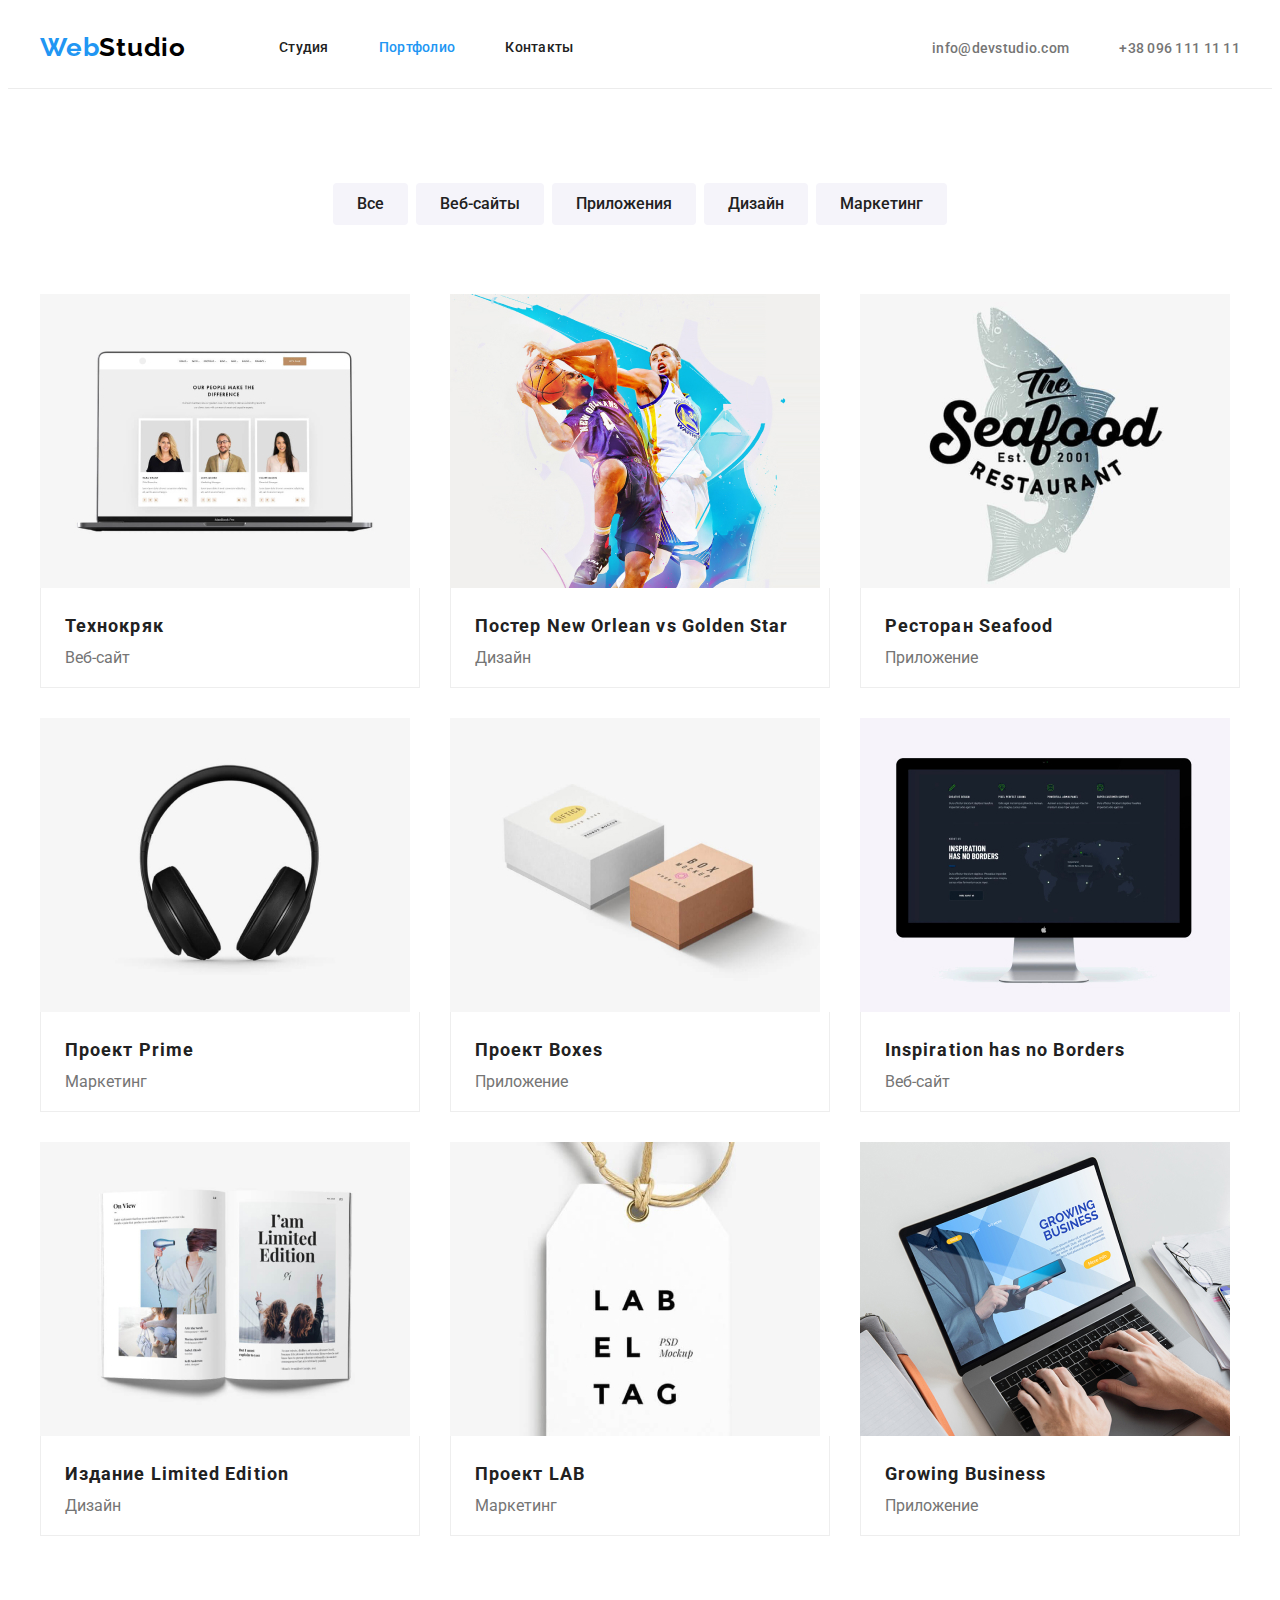
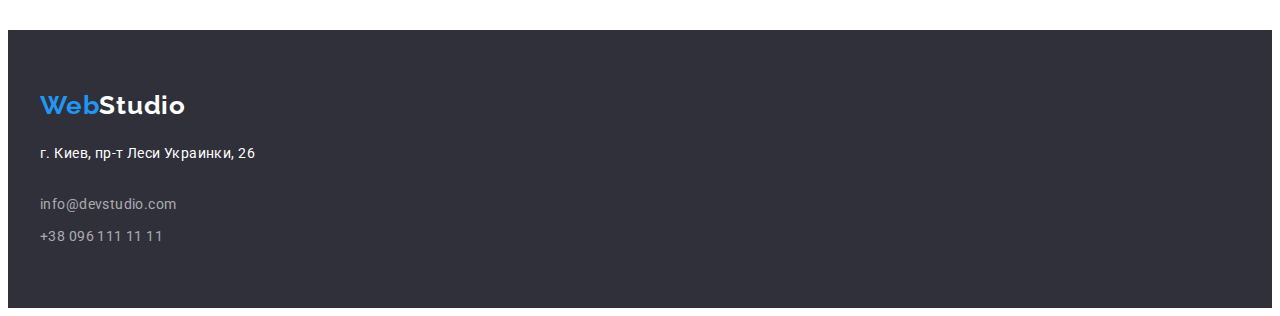
==== portfolio.html @ ff904f19 "Add files via upload" ====
<!DOCTYPE html>
<html lang="en">
  <head>
    <meta charset="UTF-8" />
    <meta http-equiv="X-UA-Compatible" content="IE=edge" />
    <meta name="viewport" content="width=device-width, initial-scale=1.0" />
    <title>Document</title>
    <link
      rel="stylesheet"
      href="https://cdnjs.cloudflare.com/ajax/libs/modern-normalize/1.1.0/modern-normalize.min.css"
      integrity="sha512-wpPYUAdjBVSE4KJnH1VR1HeZfpl1ub8YT/NKx4PuQ5NmX2tKuGu6U/JRp5y+Y8XG2tV+wKQpNHVUX03MfMFn9Q=="
      crossorigin="anonymous"
      referrerpolicy="no-referrer"
    />
    <link rel="preconnect" href="https://fonts.gstatic.com" />
    <link
      href="https://fonts.googleapis.com/css2?family=Raleway:wght@700&family=Roboto:wght@400;500;700;900&display=swap"
      rel="stylesheet"
    />
  </head>
  <link rel="stylesheet" href="css/style.css" />
  <body>
    <!-- HEADER -->
    <header class="header">
      <div class="container header-container">
        <nav class="main-nav">
          <a class="logo-header" href=""
            >Web<span class="logo-color">Studio</span></a
          >
          <ul class="site-nav">
            <li class="nav-item">
              <a class="link" href="./index.html"> Студия</a>
            </li>
            <li class="nav-item">
              <a class="link current" href="./portfolio.html "> Портфолио</a>
            </li>
            <li class="nav-item"><a class="link" href=" "> Контакты</a></li>
          </ul>
        </nav>
        <ul class="auth-nav">
          <li class="auth-nav-item">
            <a class="contact-link" href="mailto:info@devstudio.com">
              info@devstudio.com</a
            >
          </li>
          <li class="auth-nav-item">
            <a class="contact-link" href="tel:+380961111111"
              >+38 096 111 11 11</a
            >
          </li>
        </ul>
      </div>
    </header>
    <main>
      <!-- Filter -->
      <section class="section-hero">
        <div class="container">
          <h1 class="visually-hidden">Портфолио</h1>
          <ul class="filtr-menu-list">
            <li class="filtr-item">
              <button class="pop-up-btn" type="button">Все</button>
            </li>
            <li class="filtr-item">
              <button class="pop-up-btn" type="button">Веб-сайты</button>
            </li>
            <li class="filtr-item">
              <button class="pop-up-btn" type="button">Приложения</button>
            </li>
            <li class="filtr-item">
              <button class="pop-up-btn" type="button">Дизайн</button>
            </li>
            <li class="filtr-item">
              <button class="pop-up-btn" type="button">Маркетинг</button>
            </li>
          </ul>
          <h2 hidden class="">фильтр</h2>
          <!-- PORTFOLIO-->
​
          <ul class="portfolio-project">
            <li class="portfolio-item">
              <a href="">
                <img src="Images/Portfolio/texnokriak.jpg" alt="" width: 370px;
                height: 294px;>
                <div class="project-box">
                  <h3 class="project-name">Технокряк</h3>
                  <p class="project-item">Веб-сайт</p>
                </div>
              </a>
            </li>
            <li class="portfolio-item">
              <img src="Images/Portfolio/poster.jpg" alt="" width: 370px;
              height: 294px;>
              <div class="project-box">
                <h3 class="project-name">Постер New Orlean vs Golden Star</h3>
                <p class="project-item">Дизайн</p>
              </div>
            </li>
            <li class="portfolio-item">
              <img src="Images/Portfolio/restoran.jpg" alt="" width: 370px;
              height: 294px;>
              <div class="project-box">
                <h3 class="project-name">Ресторан Seafood</h3>
                <p class="project-item">Приложение</p>
              </div>
            </li>
            <li class="portfolio-item">
              <img src="Images/Portfolio/projectprime.jpg" alt="" width: 370px;
              height: 294px;>
              <div class="project-box">
                <h3 class="project-name">Проект Prime</h3>
                <p class="project-item">Маркетинг</p>
              </div>
            </li>
            <li class="portfolio-item">
              <img src="Images/Portfolio/projectboxes.jpg" alt="" width: 370px;
              height: 294px;>
              <div class="project-box">
                <h3 class="project-name">Проект Boxes</h3>
                <p class="project-item">Приложение</p>
              </div>
            </li>
            <li class="portfolio-item">
              <img src="Images/Portfolio/inspiration.jpg" alt="" width: 370px;
              height: 294px;>
              <div class="project-box">
                <h3 class="project-name">Inspiration has no Borders</h3>
                <p class="project-item">Веб-сайт</p>
              </div>
            </li>
            <li class="portfolio-item">
              <img src="Images/Portfolio/liited.jpg" alt="" width: 370px;
              height: 294px;>
              <div class="project-box">
                <h3 class="project-name">Издание Limited Edition</h3>
                <p class="project-item">Дизайн</p>
              </div>
            </li>
            <li class="portfolio-item">
              <img src="Images/Portfolio/projectlab.jpg" alt="" width: 370px;
              height: 294px;>
              <div class="project-box">
                <h3 class="project-name">Проект LAB</h3>
                <p class="project-item">Маркетинг</p>
              </div>
            </li>
            <li class="portfolio-item">
              <img src="Images/Portfolio/growing.jpg" alt="" width: 370px;
              height: 294px;>
              <div class="project-box">
                <h3 class="project-name">Growing Business</h3>
                <p class="project-item">Приложение</p>
              </div>
            </li>
          </ul>
        </div>
      </section>
    </main>
    <!-- Footer -->
    <footer class="footer">
      <div class="container footer-container">
        <a class="logo-footer" href=" "
          >Web<span class="logo-color-footer">Studio</span></a
        >
        <address>
          <ul class="contact-footer list">
            <li class="footer-item">
              <a
                class="map"
                href="https://goo.gl/maps/65E6jA36ebbG1yaQ8"
                target="_blank"
                rel="noopener noreferrer"
                >г. Киев, пр-т Леси Украинки, 26</a
              >
            </li>
​
            <li class="footer-item">
              <a class="mail-footer" href="mailto:info@devstudio.com">
                info@devstudio.com</a
              >
            </li>
            <li class="footer-item">
              <a class="tel-footer" href="tel:+380961111111"
                >+38 096 111 11 11</a
              >
            </li>
          </ul>
        </address>
      </div>
    </footer>
  </body>
</html>
---- css/style.css ----
.list {
  list-style: none;
}

:root {
  --primary-font: "Roboto", sans-serif;
  --secondary-font: "Raleway", sans-serif;
  --primary-font-color: #757575;
  --secondary-font-color: #212121;
  --logo-accent-color: #2196f3;
  --logo-second-color: #000000;
  --logo-footer-color: #ffffff;
  --link-hover-focus: #2196f3;
  --border-color: #ececec;
  --box-shadov: 0px 1px 3px rgba(0, 0, 0, 0.12), 0px 1px 1px rgba(0, 0, 0, 0.14),
    0px 2px 1px rgba(0, 0, 0, 0.2);
  --btn-shadow: 0px 4px 4px rgba(0, 0, 0, 0.15);
}
h1,
h2,
h3,
h4,
h5,
p {
  margin-top: 0;
  margin-bottom: 0;
}
ul,
ol {
  margin-top: 0;
  margin-bottom: 0;
  padding-left: 0;
}

a {
  text-decoration: none;
}

img {
  display: block;
}
body {
  font-family: var(--primacy-font), "Open-sans", sans-serif;
  color: var(--primary-font-color);
}
.header {
  padding-top: 24px;
  padding-bottom: 25px;
  border-bottom: 1px solid var(--border-color);
}
.header-container {
  display: flex;
  align-items: center;
}
.container {
  width: 1200px;
  margin: 0 auto;
  padding-left: 15px;
  padding-right: 15px;
}
.section {
  padding-top: 94px;
  padding-bottom: 94px;
}
.main-nav {
  display: flex;
  align-items: center;
}
.logo-header {
  font-family: var(--secondary-font);
  font-weight: 700;
  font-size: 26px;
  line-height: 1.2;
  letter-spacing: 0.03em;
  color: var(--logo-second-color);
  text-decoration: none;
  margin-right: 93px;
  margin-left: 0;
  color: #2196f3;
}
.logo-color {
  color: var(--logo-second-color);
}
.site-nav {
  list-style: none;
  display: flex;
  align-items: center;
}

.nav-item:not(:last-child) {
  margin-right: 50px;
  font-style: normal;
  font-weight: 500;
  font-size: 14px;
  line-height: 16px;
  letter-spacing: 0.02em;
  text-decoration: none;
  color: #212121;
}
.nav-item .link:hover,
.nav-item .link:focus {
  color: var(--link-hover-focus);
}
.link {
  text-decoration: none;
  color: var(--secondary-font-color);
  font-weight: 500px;
  line-height: 1.14;
}
.link.current {
  color: #2196f3;
  cursor: pointer;
  text-decoration: none;
}
.nav-item:not(:first-child) {
  font-style: normal;
  font-weight: 500;
  font-size: 14px;
  line-height: 16px;
  letter-spacing: 0.02em;
  color: #757575;
  text-decoration: none;
}

.auth-nav {
  list-style: none;
  display: flex;
  align-items: center;
  margin-left: auto;
}
.auth-nav-item:not(:first-child) {
  margin-left: 50px;
}

.auth-nav-item:hover,
.auth-nav-item:focus {
  color: var(--link-hover-focus);
}
.mail-link-current {
  color: #2196f3;
  text-decoration: none;
  font-size: 14px;
  font-weight: 500;
}
.auth-nav .nav-item + .nav-item {
  margin-left: 50px;
}
/*End-Header*/

/*------*HERO*-------*/

.hero {
  text-align: center;
  background: #2f303a;
  padding-top: 200px;
  padding-bottom: 200px;
}
.hero-container {
}

.hero-title {
  font-family: Roboto;
  font-style: normal;
  font-weight: 900;
  font-size: 44px;
  line-height: 60px;
  /* or 136% */
  text-align: center;
  letter-spacing: 0.06em;
  text-transform: uppercase;
  color: #ffffff;
  width: 696px;
  margin-right: auto;
  margin-left: auto;
  margin-bottom: 30px;
}

.pop-up-button {
  font-style: inherit;
  font-weight: bold;
  font-size: 16px;
  line-height: 30px;
  display: flex;
  align-items: center;
  text-align: center;
  letter-spacing: 0.06em;
  color: #ffffff;
  background: #2196f3;
  box-shadow: 0px 4px 4px rgba(0, 0, 0, 0.15);
  border-radius: 4px;
  cursor: pointer;
  padding: 10px 32px;
  border-color: #020202;
}

.pop-up-button {
  display: inline-block;
}

/*------* END HERO*-------*/

/*-------*description*---------*/
.descript {
  padding-top: 94px;
}
.visually-hidden {
  position: absolute;
  width: 1px;
  height: 1px;
  margin: -1px;
  border: 0;
  padding: 0;

  white-space: nowrap;
  clip: rect(0 0 0 0);
  clip-path: inset(100%);
  overflow: hidden;
}
.description-item {
  display: flex;
  list-style: none;
}
.description-list:not(:last-child) {
  margin-right: 30px;
}
.description-list {
  width: 270px;
}
.description-title {
  font-style: normal;
  font-weight: bold;
  font-size: 14px;
  line-height: 16px;
  letter-spacing: 0.03em;
  text-transform: uppercase;
  color: #212121;
}

.description {
  font-style: normal;
  font-weight: normal;
  font-size: 14px;
  line-height: 24px;
  letter-spacing: 0.03em;
  color: var(--primacy-font-color);
  line-height: 1.7;
  margin-top: 10px;
}

/*-------* End Description*---------*/

/*-------*What We Do*---------*/
.What-we-do {
  padding-bottom: 94px;
}
.what-we-do-container {
}
.what-we-do-name {
  font-style: normal;
  font-weight: bold;
  font-size: 36px;
  line-height: 42px;
  text-align: center;
  letter-spacing: 0.03em;
  font-weight: 700;
  color: var(--secondary-font-color);
  font-size: 36px;
  line-height: 1.17;
  text-align: center;
}
.what-item {
  display: flex;
  list-style: none;
  margin-top: 50px;
}
.img-list:not(:last-child) {
  margin-right: 30px;
}

/*-------*End What We Do*---------*/

/*-------*Team*---------*/

.team {
  background: #f5f4fa;
}

.Team-title {
  font-style: normal;
  font-weight: 700;
  font-size: 36px;
  line-height: 1.17;
  text-align: center;
  letter-spacing: 0.03em;
  color: var(--secondary-font-color);
}
.team-item {
  display: flex;
  list-style: none;
  margin-top: 50px;
}
.team-item-list:not(:last-child) {
  margin-right: 30px;
}
.team-item-list {
  background: #ffffff;
  box-shadow: 0px 1px 3px rgba(0, 0, 0, 0.12), 0px 1px 1px rgba(0, 0, 0, 0.14),
    0px 2px 1px rgba(0, 0, 0, 0.2);
  border-radius: 0px 0px 4px 4px;
}
.team-box {
  text-align: center;
  padding-top: 30px;
  padding-bottom: 30px;
}
.Name {
  font-style: normal;
  font-weight: 500;
  font-size: 16px;
  line-height: 19px;
  /* text-align: center;*/
  letter-spacing: 0.03em;
  color: #212121;
}

.specialty {
  font-size: 16px;
  line-height: 19px;
  /* text-align: center;*/
  letter-spacing: 0.03em;
  color: #757575;
  margin-top: 10px;
}

/*-------*End team*---------*/

/*-------*Footer*---------*/

.footer {
  background: #2f303a;
  padding: 60px 0;
}

.footer-item:not(:last-child) {
  margin-bottom: 8px;
}
.map {
  font-style: normal;
  font-weight: normal;
  font-size: 14px;
  line-height: 24px;
  letter-spacing: 0.03em;
  color: #ffffff;
  text-decoration: none;
  /*color: #FFFFFF;*/
}

.mail-footer,
.tel-footer {
  font-style: normal;
  font-weight: normal;
  font-size: 14px;
  line-height: 24px;
  text-decoration: none;
  letter-spacing: 0.03em;
  color: rgba(255, 255, 255, 0.6);
}

.mail-footer:hover,
.mail-footer:focus {
  color: var (--link-hover-focus);
}

.logo-footer {
  font-family: Raleway;
  font-weight: bold;
  font-size: 26px;
  line-height: 31px;
  text-decoration: none;
  letter-spacing: 0.03em;
  color: #2196f3;
}

.logo-color-footer {
  color: #ffffff;
}

/*-------*End Footer*---------*/

/*portfolio*/

/*HEADER*/

body {
  font-family: var(--primary-font), "Open Sans", sans-serif;
  color: var(--primary-font-color);
  font-weight: 400;
  font-size: 16px;
}
.header {
}
.main-nav {
  font-size: 14px;
}
.header-logo {
  font-family: var(--secondar-font);
  font-weight: 700;
  font-size: 26px;
  line-height: 1.2;
  letter-spacing: 0.03em;
  color: var(--logo-second-color);
  text-decoration: none;
}

.site-nav {
  list-style: none;
}

.menu-link {
  font-style: normal;
  font-weight: 500;
  font-size: 14px;
  line-height: 16px;
  letter-spacing: 0.02em;
  text-decoration: none;
  color: #212121;
}

.menu-link:hover,
.menu-link:focus {
  color: #2196f3;
}

.menu-link.current {
  color: #2196f3;
  cursor: pointer;
  text-decoration: none;
}

.contact-link {
  font-style: normal;
  font-weight: 500;
  font-size: 14px;
  line-height: 16px;
  letter-spacing: 0.02em;
  color: #757575;
  text-decoration: none;
}

.tel-link:hover,
.tel-link:focus {
  color: #2196f3;
}

.contacts-mail:hover,
.contacts-mail:focus {
  color: #2196f3;
}

.contacts-tel:hover,
.contacts-tel:focus {
  color: #2196f3;
}
body {
  
}
/*End-Header*/

/*FILTER*/
.section-hero {
  padding-top: 94px;
  padding-bottom: 94px;
}
.filtr-menu-list {
  list-style: none;
  display: flex;
  justify-content: center;
  margin-bottom: 50px;
}

.filtr-item:not(:last-child) {
  margin-right: 8px;
}

.btn {
  font-family: var(--primary-font);
  font-weight: 500;
  font-size: 16px;
  line-height: 1.63;
  display: flex;
  align-items: center;
  text-align: center;
  letter-spacing: 0.06em;
  background-color: #f5f4fa;
  color: #212121;
  background: #2196f3;
  box-shadow: 0px 4px 4px rgba(0, 0, 0, 0.15);
  border-radius: 4px;
  cursor: pointer;
  padding: 6px 22px;
  border-color: #2196f3;
}

.pop-up-btn {
  font-family: inherit;
  font-size: 16px;
  background-color: #f5f4fa;
  color: #212121;
  font-weight: 500;
  line-height: 1.63;
  cursor: pointer;
  padding: 6px 22px;
  border-radius: 4px;
  border-color: transparent;
}

.pop-up-btn:hover,
.pop-up-btn:focus {
  color: #ffffff;
  background-color: #2196f3;
}

/*END FILTER*/

/*PORTFOLIO*/

.portfolio-item {
  margin-top: 30px;
  margin-left: 30px;
  /* margin: 15px ; */
  flex-basis: calc(100% / 3 - 30px);
}
.portfolio-project {
  /* margin: -15px; */
  display: flex;
  flex-wrap: wrap;
  list-style: none;
  margin-left: -30px;
  margin-top: -30px;
}

.project-box {
  padding: 20px 24px;
  border: 1px solid #eeeeee;
  border-top: none;
}
.project-name {
  font-style: normal;
  font-weight: bold;
  font-size: 18px;
  line-height: 36px;
  letter-spacing: 0.06em;
  color: #212121;
}

.project-item {
  color: var(--primary-font-color);
  margin-top: 4px;
}

/*END PORTFOLIO*/

/*FOOTER*/

.logo-footer {
  font-family: Raleway;
  font-weight: bold;
  font-size: 26px;
  line-height: 31px;
  text-decoration: none;
  letter-spacing: 0.03em;
  color: #2196f3;
  display: block;
  margin-bottom: 20px;
}

.logo-color-footer {
  color: #ffffff;
}

.mail-footer,
.tel-footer {
  font-style: normal;
  font-weight: normal;
  font-size: 14px;
  line-height: 24px;
  text-decoration: none;
  letter-spacing: 0.03em;
  color: rgba(255, 255, 255, 0.6);
}

/*END FOOTER*/
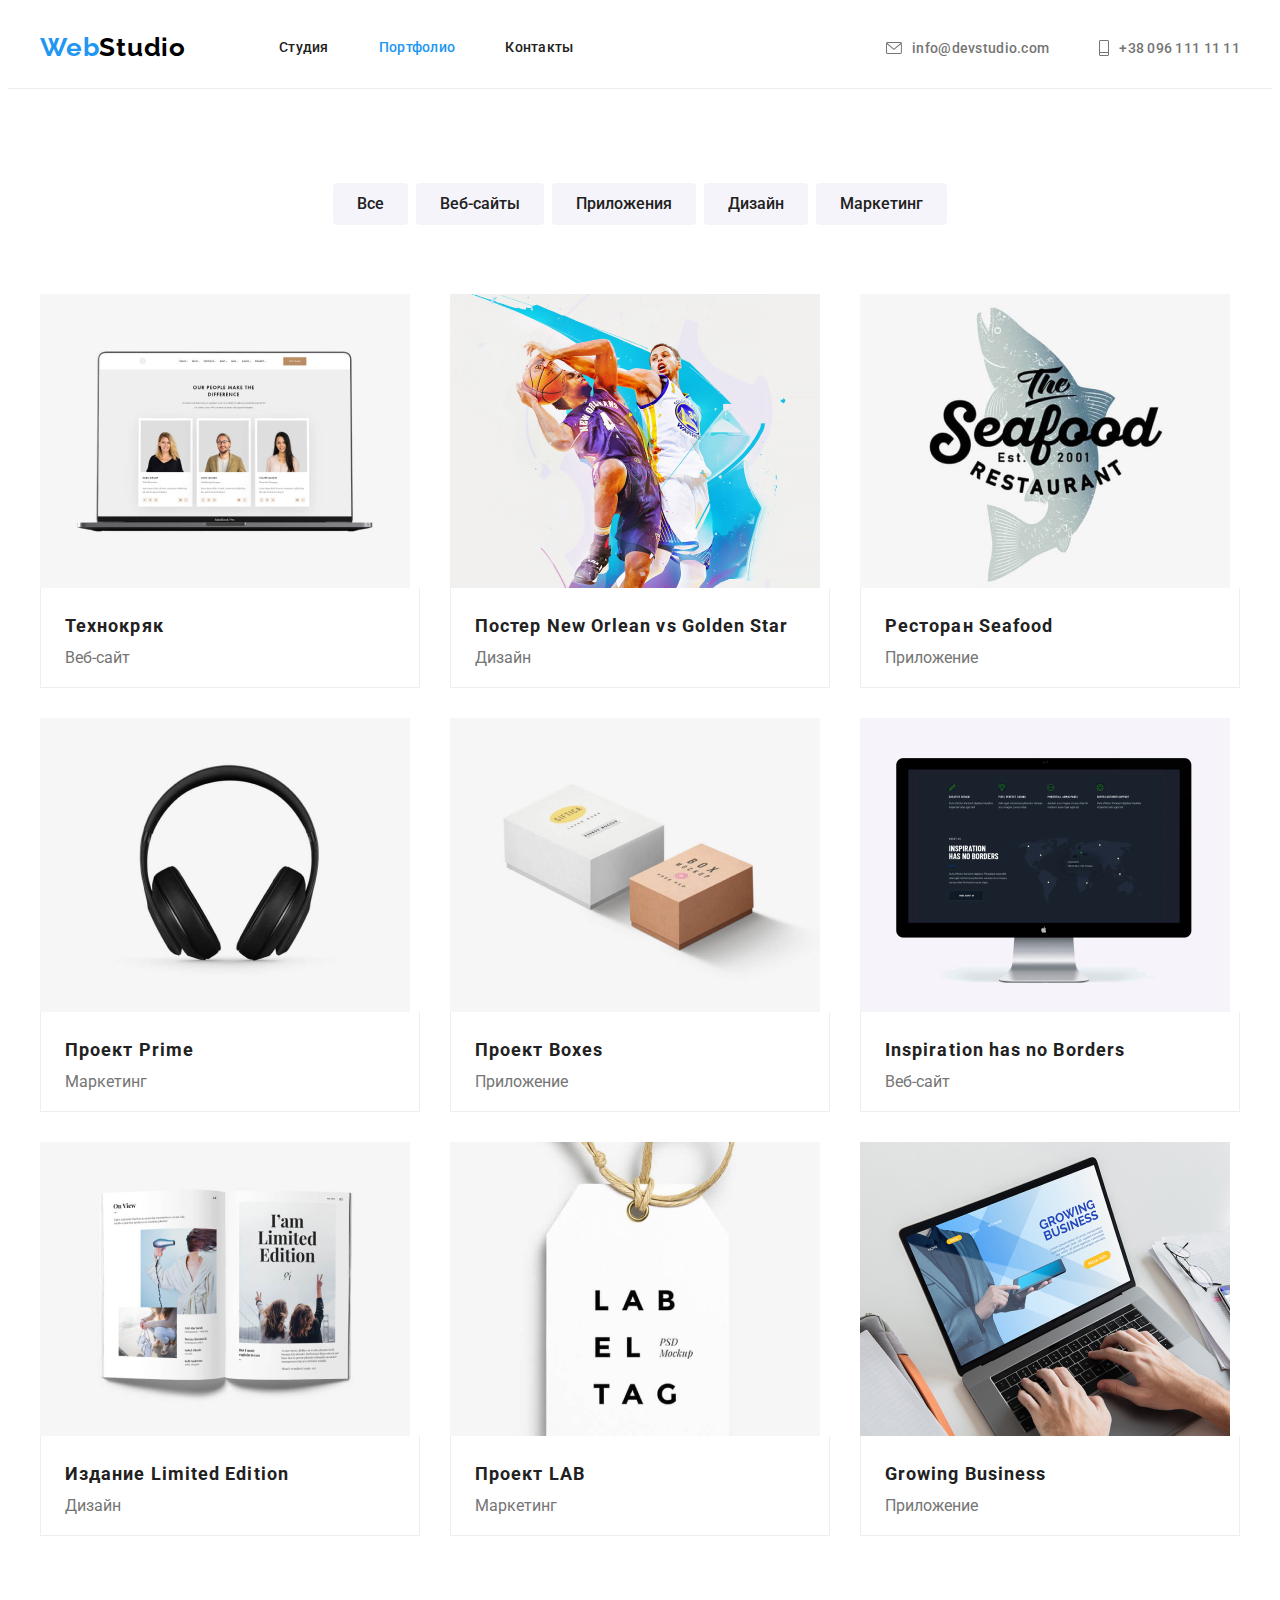
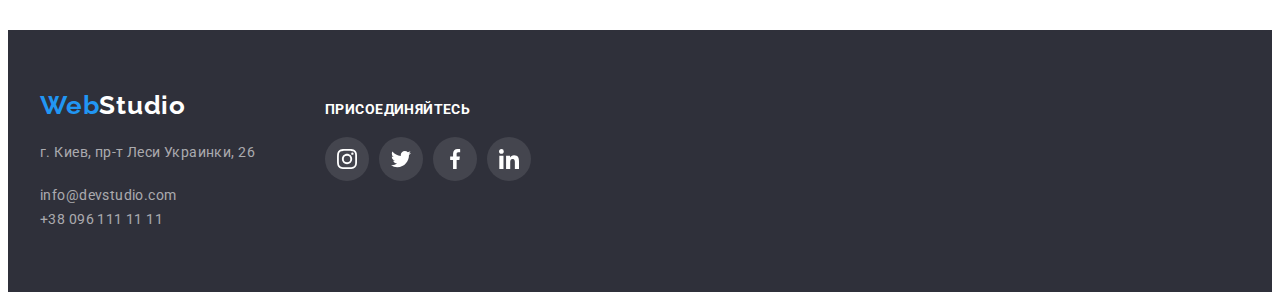
==== commit 9abc6992: "Add files via upload" ====
--- a/portfolio.html
+++ b/portfolio.html
@@ -1,191 +1,266 @@
-<!DOCTYPE html>
-<html lang="en">
-  <head>
-    <meta charset="UTF-8" />
-    <meta http-equiv="X-UA-Compatible" content="IE=edge" />
-    <meta name="viewport" content="width=device-width, initial-scale=1.0" />
-    <title>Document</title>
-    <link
-      rel="stylesheet"
-      href="https://cdnjs.cloudflare.com/ajax/libs/modern-normalize/1.1.0/modern-normalize.min.css"
-      integrity="sha512-wpPYUAdjBVSE4KJnH1VR1HeZfpl1ub8YT/NKx4PuQ5NmX2tKuGu6U/JRp5y+Y8XG2tV+wKQpNHVUX03MfMFn9Q=="
-      crossorigin="anonymous"
-      referrerpolicy="no-referrer"
-    />
-    <link rel="preconnect" href="https://fonts.gstatic.com" />
-    <link
-      href="https://fonts.googleapis.com/css2?family=Raleway:wght@700&family=Roboto:wght@400;500;700;900&display=swap"
-      rel="stylesheet"
-    />
-  </head>
-  <link rel="stylesheet" href="css/style.css" />
-  <body>
-    <!-- HEADER -->
-    <header class="header">
-      <div class="container header-container">
-        <nav class="main-nav">
-          <a class="logo-header" href=""
-            >Web<span class="logo-color">Studio</span></a
-          >
-          <ul class="site-nav">
-            <li class="nav-item">
-              <a class="link" href="./index.html"> Студия</a>
-            </li>
-            <li class="nav-item">
-              <a class="link current" href="./portfolio.html "> Портфолио</a>
-            </li>
-            <li class="nav-item"><a class="link" href=" "> Контакты</a></li>
-          </ul>
-        </nav>
-        <ul class="auth-nav">
-          <li class="auth-nav-item">
-            <a class="contact-link" href="mailto:info@devstudio.com">
-              info@devstudio.com</a
-            >
-          </li>
-          <li class="auth-nav-item">
-            <a class="contact-link" href="tel:+380961111111"
-              >+38 096 111 11 11</a
-            >
-          </li>
-        </ul>
-      </div>
-    </header>
-    <main>
-      <!-- Filter -->
-      <section class="section-hero">
-        <div class="container">
-          <h1 class="visually-hidden">Портфолио</h1>
-          <ul class="filtr-menu-list">
-            <li class="filtr-item">
-              <button class="pop-up-btn" type="button">Все</button>
-            </li>
-            <li class="filtr-item">
-              <button class="pop-up-btn" type="button">Веб-сайты</button>
-            </li>
-            <li class="filtr-item">
-              <button class="pop-up-btn" type="button">Приложения</button>
-            </li>
-            <li class="filtr-item">
-              <button class="pop-up-btn" type="button">Дизайн</button>
-            </li>
-            <li class="filtr-item">
-              <button class="pop-up-btn" type="button">Маркетинг</button>
-            </li>
-          </ul>
-          <h2 hidden class="">фильтр</h2>
-          <!-- PORTFOLIO-->
-​
-          <ul class="portfolio-project">
-            <li class="portfolio-item">
-              <a href="">
-                <img src="Images/Portfolio/texnokriak.jpg" alt="" width: 370px;
-                height: 294px;>
-                <div class="project-box">
-                  <h3 class="project-name">Технокряк</h3>
-                  <p class="project-item">Веб-сайт</p>
-                </div>
-              </a>
-            </li>
-            <li class="portfolio-item">
-              <img src="Images/Portfolio/poster.jpg" alt="" width: 370px;
-              height: 294px;>
-              <div class="project-box">
-                <h3 class="project-name">Постер New Orlean vs Golden Star</h3>
-                <p class="project-item">Дизайн</p>
-              </div>
-            </li>
-            <li class="portfolio-item">
-              <img src="Images/Portfolio/restoran.jpg" alt="" width: 370px;
-              height: 294px;>
-              <div class="project-box">
-                <h3 class="project-name">Ресторан Seafood</h3>
-                <p class="project-item">Приложение</p>
-              </div>
-            </li>
-            <li class="portfolio-item">
-              <img src="Images/Portfolio/projectprime.jpg" alt="" width: 370px;
-              height: 294px;>
-              <div class="project-box">
-                <h3 class="project-name">Проект Prime</h3>
-                <p class="project-item">Маркетинг</p>
-              </div>
-            </li>
-            <li class="portfolio-item">
-              <img src="Images/Portfolio/projectboxes.jpg" alt="" width: 370px;
-              height: 294px;>
-              <div class="project-box">
-                <h3 class="project-name">Проект Boxes</h3>
-                <p class="project-item">Приложение</p>
-              </div>
-            </li>
-            <li class="portfolio-item">
-              <img src="Images/Portfolio/inspiration.jpg" alt="" width: 370px;
-              height: 294px;>
-              <div class="project-box">
-                <h3 class="project-name">Inspiration has no Borders</h3>
-                <p class="project-item">Веб-сайт</p>
-              </div>
-            </li>
-            <li class="portfolio-item">
-              <img src="Images/Portfolio/liited.jpg" alt="" width: 370px;
-              height: 294px;>
-              <div class="project-box">
-                <h3 class="project-name">Издание Limited Edition</h3>
-                <p class="project-item">Дизайн</p>
-              </div>
-            </li>
-            <li class="portfolio-item">
-              <img src="Images/Portfolio/projectlab.jpg" alt="" width: 370px;
-              height: 294px;>
-              <div class="project-box">
-                <h3 class="project-name">Проект LAB</h3>
-                <p class="project-item">Маркетинг</p>
-              </div>
-            </li>
-            <li class="portfolio-item">
-              <img src="Images/Portfolio/growing.jpg" alt="" width: 370px;
-              height: 294px;>
-              <div class="project-box">
-                <h3 class="project-name">Growing Business</h3>
-                <p class="project-item">Приложение</p>
-              </div>
-            </li>
-          </ul>
-        </div>
-      </section>
-    </main>
-    <!-- Footer -->
-    <footer class="footer">
-      <div class="container footer-container">
-        <a class="logo-footer" href=" "
-          >Web<span class="logo-color-footer">Studio</span></a
-        >
-        <address>
-          <ul class="contact-footer list">
-            <li class="footer-item">
-              <a
-                class="map"
-                href="https://goo.gl/maps/65E6jA36ebbG1yaQ8"
-                target="_blank"
-                rel="noopener noreferrer"
-                >г. Киев, пр-т Леси Украинки, 26</a
-              >
-            </li>
-​
-            <li class="footer-item">
-              <a class="mail-footer" href="mailto:info@devstudio.com">
-                info@devstudio.com</a
-              >
-            </li>
-            <li class="footer-item">
-              <a class="tel-footer" href="tel:+380961111111"
-                >+38 096 111 11 11</a
-              >
-            </li>
-          </ul>
-        </address>
-      </div>
-    </footer>
-  </body>
+<!DOCTYPE html>
+<html lang="en">
+  <head>
+    <meta charset="UTF-8" />
+    <meta http-equiv="X-UA-Compatible" content="IE=edge" />
+    <meta name="viewport" content="width=device-width, initial-scale=1.0" />
+    <title>Document</title>
+    <link
+      rel="stylesheet"
+      href="https://cdnjs.cloudflare.com/ajax/libs/modern-normalize/1.1.0/modern-normalize.min.css"
+      integrity="sha512-wpPYUAdjBVSE4KJnH1VR1HeZfpl1ub8YT/NKx4PuQ5NmX2tKuGu6U/JRp5y+Y8XG2tV+wKQpNHVUX03MfMFn9Q=="
+      crossorigin="anonymous"
+      referrerpolicy="no-referrer"
+    />
+    <link rel="preconnect" href="https://fonts.gstatic.com" />
+    <link
+      href="https://fonts.googleapis.com/css2?family=Raleway:wght@700&family=Roboto:wght@400;500;700;900&display=swap"
+      rel="stylesheet"
+    />
+  </head>
+  <link rel="stylesheet" href="css/style.css" />
+  <body>
+    <!-- HEADER -->
+    <header class="header">
+      <div class="container header-container">
+        <nav class="main-nav">
+          <a class="logo-header" href=""
+            >Web<span class="logo-color">Studio</span></a
+          >
+          <ul class="site-nav">
+            <li class="nav-item">
+              <a class="link" href="./index.html"> Студия</a>
+            </li>
+            <li class="nav-item">
+              <a class="link current" href="./portfolio.html "> Портфолио</a>
+            </li>
+            <li class="nav-item"><a class="link" href=" "> Контакты</a></li>
+          </ul>
+        </nav>
+        <ul class="auth-nav">
+          <li class="auth-nav-item">
+            <a class="contact-link" href="mailto:info@devstudio.com">
+              <svg class="auth-nav-icon" width="16"height="12">
+                <use href="./Images/icons/sprite.svg#icon-envelope"></use>
+              </svg>
+              info@devstudio.com</a
+            >
+          </li>
+          <li class="auth-nav-item">
+            <a class="contact-link" href="tel:+380961111111"
+              >
+              <svg class="auth-nav-icon" width="10"height="16">
+                <use href="./Images/icons/sprite.svg#icon-cell"></use>
+              </svg>
+              +38 096 111 11 11</a
+            >
+          </li>
+        </ul>
+      </div>
+    </header>
+    <main>
+      <!-- Filter -->
+      <section class="section-hero">
+        <div class="container">
+          <h1 class="visually-hidden">Портфолио</h1>
+          <ul class="filtr-menu-list">
+            <li class="filtr-item">
+              <button class="pop-up-btn" type="button">Все</button>
+            </li>
+            <li class="filtr-item">
+              <button class="pop-up-btn" type="button">Веб-сайты</button>
+            </li>
+            <li class="filtr-item">
+              <button class="pop-up-btn" type="button">Приложения</button>
+            </li>
+            <li class="filtr-item">
+              <button class="pop-up-btn" type="button">Дизайн</button>
+            </li>
+            <li class="filtr-item">
+              <button class="pop-up-btn" type="button">Маркетинг</button>
+            </li>
+          </ul>
+          <h2 hidden class="">фильтр</h2>
+          <!-- PORTFOLIO-->
+​
+          <ul class="portfolio-project">
+            <li class="portfolio-item">
+              <a href="">
+                <img src="Images/Portfolio/texnokriak.jpg" alt="" width: 370px;
+                height: 294px;>
+                <div class="project-box">
+                  <h3 class="project-name">Технокряк</h3>
+                  <p class="project-item">Веб-сайт</p>
+                </div>
+              </a>
+            </li>
+            <li class="portfolio-item">
+              <img src="Images/Portfolio/poster.jpg" alt="" width: 370px;
+              height: 294px;>
+              <div class="project-box">
+                <h3 class="project-name">Постер New Orlean vs Golden Star</h3>
+                <p class="project-item">Дизайн</p>
+              </div>
+            </li>
+            <li class="portfolio-item">
+              <img src="Images/Portfolio/restoran.jpg" alt="" width: 370px;
+              height: 294px;>
+              <div class="project-box">
+                <h3 class="project-name">Ресторан Seafood</h3>
+                <p class="project-item">Приложение</p>
+              </div>
+            </li>
+            <li class="portfolio-item">
+              <img src="Images/Portfolio/projectprime.jpg" alt="" width: 370px;
+              height: 294px;>
+              <div class="project-box">
+                <h3 class="project-name">Проект Prime</h3>
+                <p class="project-item">Маркетинг</p>
+              </div>
+            </li>
+            <li class="portfolio-item">
+              <img src="Images/Portfolio/projectboxes.jpg" alt="" width: 370px;
+              height: 294px;>
+              <div class="project-box">
+                <h3 class="project-name">Проект Boxes</h3>
+                <p class="project-item">Приложение</p>
+              </div>
+            </li>
+            <li class="portfolio-item">
+              <img src="Images/Portfolio/inspiration.jpg" alt="" width: 370px;
+              height: 294px;>
+              <div class="project-box">
+                <h3 class="project-name">Inspiration has no Borders</h3>
+                <p class="project-item">Веб-сайт</p>
+              </div>
+            </li>
+            <li class="portfolio-item">
+              <img src="Images/Portfolio/liited.jpg" alt="" width: 370px;
+              height: 294px;>
+              <div class="project-box">
+                <h3 class="project-name">Издание Limited Edition</h3>
+                <p class="project-item">Дизайн</p>
+              </div>
+            </li>
+            <li class="portfolio-item">
+              <img src="Images/Portfolio/projectlab.jpg" alt="" width: 370px;
+              height: 294px;>
+              <div class="project-box">
+                <h3 class="project-name">Проект LAB</h3>
+                <p class="project-item">Маркетинг</p>
+              </div>
+            </li>
+            <li class="portfolio-item">
+              <img src="Images/Portfolio/growing.jpg" alt="" width: 370px;
+              height: 294px;>
+              <div class="project-box">
+                <h3 class="project-name">Growing Business</h3>
+                <p class="project-item">Приложение</p>
+              </div>
+            </li>
+          </ul>
+        </div>
+      </section>
+    </main>
+    <!-- Footer -->
+    <footer class="footer">
+      <div class="container footer-container">
+        <div  class="container-address">
+          <a class="logo-footer" href=" "
+          >Web<span class="logo-color-footer">Studio</span></a>
+        <address class="main-contact">
+        
+          <ul class="list">
+            <li class="footer-item">
+              <a
+                class="footer-link footer-location link"
+                href="https://goo.gl/maps/65E6jA36ebbG1yaQ8"
+                target="_blank"
+                rel="noopener noreferrer"
+                >г. Киев, пр-т Леси Украинки, 26</a
+              >
+            </li>
+​
+            <li class="footer-item">
+              <a class="footer-link footer-contact link" href="mailto:info@devstudio.com">
+                info@devstudio.com</a
+              >
+            </li>
+            <li class="footer-link footer-contact link">
+              <a class="footer-link footer-contact link" href="tel:+380961111111"
+                >+38 096 111 11 11</a
+              >
+            </li>
+          </ul>
+          
+        </address>
+      </div>
+      <div class="footer-social">
+        <h3 class="icon-title">присоединяйтесь</h3>
+        <ul class="footer-list-icon list" >
+          <li class="footer-list-icon-item">
+        <a class="footer-list-icon-item-link" href="#">
+          <svg class="footer-icon" width="20px" 
+          height="20px">
+             <use
+                href="./Images/icons/sprite.svg#icon-instagram">
+                #shadow-root(closed)
+                <svg id="instagram" viewBox="0 0 32 32">
+                  <path d="M31.969 9.408c-0.075-1.7-0.35-2.869-0.744-3.882-0.406-1.075-1.032-2.038-1.851-2.838-0.8-0.813-1.769-1.444-2.832-1.844-1.019-0.394-2.182-0.669-3.882-0.744-1.713-0.081-2.257-0.1-6.601-0.1s-4.888 0.019-6.595 0.094c-1.7 0.075-2.869 0.35-3.882 0.744-1.075 0.406-2.038 1.031-2.838 1.85-0.813 0.8-1.444 1.769-1.844 2.832-0.394 1.019-0.669 2.182-0.744 3.882-0.081 1.713-0.1 2.257-0.1 6.601s0.019 4.888 0.094 6.595c0.075 1.7 0.35 2.869 0.744 3.882 0.406 1.075 1.038 2.038 1.85 2.838 0.8 0.813 1.769 1.444 2.832 1.844 1.019 0.394 2.182 0.669 3.882 0.744 1.706 0.075 2.25 0.094 6.595 0.094s4.888-0.019 6.595-0.094c1.7-0.075 2.869-0.35 3.882-0.744 2.151-0.832 3.851-2.532 4.682-4.682 0.394-1.019 0.669-2.182 0.744-3.882 0.075-1.707 0.094-2.251 0.094-6.595s-0.006-4.888-0.081-6.595zM29.087 22.473c-0.069 1.563-0.331 2.407-0.55 2.969-0.538 1.394-1.644 2.5-3.038 3.038-0.563 0.219-1.413 0.481-2.969 0.55-1.688 0.075-2.194 0.094-6.464 0.094s-4.782-0.019-6.464-0.094c-1.563-0.069-2.407-0.331-2.969-0.55-0.694-0.256-1.325-0.663-1.838-1.194-0.531-0.519-0.938-1.144-1.194-1.838-0.219-0.563-0.481-1.413-0.55-2.969-0.075-1.688-0.094-2.194-0.094-6.464s0.019-4.782 0.094-6.464c0.069-1.563 0.331-2.407 0.55-2.969 0.256-0.694 0.663-1.325 1.2-1.838 0.519-0.531 1.144-0.938 1.838-1.194 0.563-0.219 1.413-0.481 2.969-0.55 1.688-0.075 2.194-0.094 6.464-0.094 4.276 0 4.782 0.019 6.464 0.094 1.563 0.069 2.407 0.331 2.969 0.55 0.694 0.256 1.325 0.662 1.838 1.194 0.531 0.519 0.938 1.144 1.194 1.838 0.219 0.563 0.481 1.413 0.55 2.969 0.075 1.688 0.094 2.194 0.094 6.464s-0.019 4.77-0.094 6.458z"></path>
+                  <path d="M16.059 7.783c-4.538 0-8.22 3.682-8.22 8.22s3.682 8.22 8.22 8.22c4.539 0 8.22-3.682 8.22-8.22s-3.682-8.22-8.22-8.22zM16.059 21.335c-2.944 0-5.332-2.388-5.332-5.332s2.388-5.332 5.332-5.332c2.944 0 5.332 2.388 5.332 5.332s-2.388 5.332-5.332 5.332z"></path>
+                  <path d="M26.524 7.458c0 1.060-0.859 1.919-1.919 1.919s-1.919-0.859-1.919-1.919c0-1.060 0.859-1.919 1.919-1.919s1.919 0.859 1.919 1.919z"></path>
+                  </svg>
+              </use>
+         </svg>
+        </a>
+      </li>
+      <li class="footer-list-icon-item">
+        <a class="footer-list-icon-item-link" href="#">
+          <svg class="footer-icon" width="20px" 
+          height="20px">
+             <use
+                href="./Images/icons/sprite.svg#icon-twitter">
+                #shadow-root(closed)
+                <svg id="twitter" viewBox="0 0 32 32">
+                  <path d="M32 6.078c-1.19 0.522-2.458 0.868-3.78 1.036 1.36-0.812 2.398-2.088 2.886-3.626-1.268 0.756-2.668 1.29-4.16 1.588-1.204-1.282-2.92-2.076-4.792-2.076-3.632 0-6.556 2.948-6.556 6.562 0 0.52 0.044 1.020 0.152 1.496-5.454-0.266-10.28-2.88-13.522-6.862-0.566 0.982-0.898 2.106-0.898 3.316 0 2.272 1.17 4.286 2.914 5.452-1.054-0.020-2.088-0.326-2.964-0.808 0 0.020 0 0.046 0 0.072 0 3.188 2.274 5.836 5.256 6.446-0.534 0.146-1.116 0.216-1.72 0.216-0.42 0-0.844-0.024-1.242-0.112 0.85 2.598 3.262 4.508 6.13 4.57-2.232 1.746-5.066 2.798-8.134 2.798-0.538 0-1.054-0.024-1.57-0.090 2.906 1.874 6.35 2.944 10.064 2.944 12.072 0 18.672-10 18.672-18.668 0-0.29-0.010-0.57-0.024-0.848 1.302-0.924 2.396-2.078 3.288-3.406z"></path>
+                  </svg>
+              </use>
+         </svg>
+        </a>
+      </li>
+      <li class="footer-list-icon-item">
+        <a class="footer-list-icon-item-link" href="#">
+          <svg class="footer-icon" width="20px" 
+          height="20px">
+             <use
+                href="./Images/icons/sprite.svg#icon-facebook">
+                #shadow-root(closed)
+                <svg id="facebook" viewBox="0 0 32 32">
+                  <path d="M21.329 5.313h2.921v-5.088c-0.504-0.069-2.237-0.225-4.256-0.225-4.212 0-7.097 2.649-7.097 7.519v4.481h-4.648v5.688h4.648v14.312h5.699v-14.311h4.46l0.708-5.688h-5.169v-3.919c0.001-1.644 0.444-2.769 2.735-2.769z"></path>
+                  </svg>
+              </use>
+         </svg>
+        </a>
+      </li>
+      <li class="footer-list-icon-item">
+        <a class="footer-list-icon-item-link" href="#">
+          <svg class="footer-icon" width="20px" 
+          height="20px">
+             <use
+                href="./Images/icons/sprite.svg#icon-linkedin">
+                #shadow-root(closed)
+                <svg id="linkedin" viewBox="0 0 32 32">
+                  <path d="M31.992 32v-0.001h0.008v-11.736c0-5.741-1.236-10.164-7.948-10.164-3.227 0-5.392 1.771-6.276 3.449h-0.093v-2.913h-6.364v21.364h6.627v-10.579c0-2.785 0.528-5.479 3.977-5.479 3.399 0 3.449 3.179 3.449 5.657v10.401h6.62z"></path>
+                  <path d="M0.528 10.636h6.635v21.364h-6.635v-21.364z"></path>
+                  <path d="M3.843 0c-2.121 0-3.843 1.721-3.843 3.843s1.721 3.879 3.843 3.879c2.121 0 3.843-1.757 3.843-3.879-0.001-2.121-1.723-3.843-3.843-3.843v0z"></path>
+                  </svg>
+              </use>
+         </svg>
+        </a>
+      </li>
+      </ul>
+      </div>
+      </div>
+    </footer>
+  </body>
 </html>--- a/css/style.css
+++ b/css/style.css
@@ -15,6 +15,10 @@
   --box-shadov: 0px 1px 3px rgba(0, 0, 0, 0.12), 0px 1px 1px rgba(0, 0, 0, 0.14),
     0px 2px 1px rgba(0, 0, 0, 0.2);
   --btn-shadow: 0px 4px 4px rgba(0, 0, 0, 0.15);
+  --footer-link-color: rgba(255, 255, 255, 0.6);
+  --footer-bgr: #2f303a;
+  --main-letter-spacing: 0.03em;
+  --main-font-size: 14px;
 }
 h1,
 h2,
@@ -59,8 +63,8 @@
   padding-right: 15px;
 }
 .section {
-  padding-top: 94px;
-  padding-bottom: 94px;
+  /* padding-top: 94px;
+  padding-bottom: 94px; */
 }
 .main-nav {
   display: flex;
@@ -145,34 +149,51 @@
 .auth-nav .nav-item + .nav-item {
   margin-left: 50px;
 }
+.auth-nav-icon{
+  fill:currentColor;
+  margin-right: 10px;
+
+}
 /*End-Header*/
 
 /*------*HERO*-------*/
 
 .hero {
   text-align: center;
-  background: #2f303a;
   padding-top: 200px;
-  padding-bottom: 200px;
-}
-.hero-container {
+  padding-bottom: 200px; 
+
+   max-width: 1600px;
+  margin-left: auto;
+  margin-right: auto; 
+  background-image: linear-gradient(rgba(47, 48, 58, 0.4),rgba(47, 48, 58, 0.4)),
+  url("../Images/overlay/overlayfone.jpg");
+  background-size: contain;
+  background-repeat: no-repeat;
+  background-position: center;
+  background-size: cover ;
 }
 
 .hero-title {
+  margin: 0 auto;
+  margin-bottom: 30px;
   font-family: Roboto;
   font-style: normal;
   font-weight: 900;
   font-size: 44px;
   line-height: 60px;
   /* or 136% */
-  text-align: center;
-  letter-spacing: 0.06em;
+  /* text-align: center; */
+    letter-spacing: 0.06em;
   text-transform: uppercase;
   color: #ffffff;
-  width: 696px;
-  margin-right: auto;
-  margin-left: auto;
-  margin-bottom: 30px;
+   width: 696px;
+  /* height: 120px;
+  left: 452px;
+  top: 280px; 
+   */
+  
+   
 }
 
 .pop-up-button {
@@ -202,6 +223,7 @@
 /*-------*description*---------*/
 .descript {
   padding-top: 94px;
+  margin-bottom: 94px;
 }
 .visually-hidden {
   position: absolute;
@@ -216,17 +238,33 @@
   clip-path: inset(100%);
   overflow: hidden;
 }
-.description-item {
-  display: flex;
-  list-style: none;
-}
-.description-list:not(:last-child) {
+.description-list{
+  display: flex;
+  list-style: none;
+  padding: 0;
+}
+.description-item:not(:last-child) {
   margin-right: 30px;
 }
-.description-list {
-  width: 270px;
-}
-.description-title {
+
+
+.description-item > .description-title{
+  margin-top: 0;
+}
+.description-item > .description{
+  margin-top: 0;
+}
+.discription-thumb{
+  height: 120px;
+  border-radius: 4px;
+  background-color: #f5f4fa;
+  display: flex;
+  justify-content: center;
+align-items: center;
+margin-bottom: 30px;
+
+}
+ .description-title {
   font-style: normal;
   font-weight: bold;
   font-size: 14px;
@@ -234,9 +272,11 @@
   letter-spacing: 0.03em;
   text-transform: uppercase;
   color: #212121;
-}
-
-.description {
+  margin-bottom: 10px;
+
+} 
+
+ /* .description {
   font-style: normal;
   font-weight: normal;
   font-size: 14px;
@@ -244,8 +284,8 @@
   letter-spacing: 0.03em;
   color: var(--primacy-font-color);
   line-height: 1.7;
-  margin-top: 10px;
-}
+  margin-top: 10px; 
+} */
 
 /*-------* End Description*---------*/
 
@@ -294,20 +334,22 @@
   letter-spacing: 0.03em;
   color: var(--secondary-font-color);
 }
+.team-list {
+  display: flex;
+  list-style: none;
+  margin-top: 50px;
+}
+
+.team-item:not(:last-child) {
+  margin-right: 30px;
+}
 .team-item {
-  display: flex;
-  list-style: none;
-  margin-top: 50px;
-}
-.team-item-list:not(:last-child) {
-  margin-right: 30px;
-}
-.team-item-list {
   background: #ffffff;
   box-shadow: 0px 1px 3px rgba(0, 0, 0, 0.12), 0px 1px 1px rgba(0, 0, 0, 0.14),
     0px 2px 1px rgba(0, 0, 0, 0.2);
   border-radius: 0px 0px 4px 4px;
 }
+
 .team-box {
   text-align: center;
   padding-top: 30px;
@@ -331,28 +373,131 @@
   color: #757575;
   margin-top: 10px;
 }
-
+.team-list-icon{
+  justify-content: center;
+  display: flex;
+  list-style: none;
+  
+}
+.team-list-icon-item{
+  width: 44px;
+  height: 44px;
+
+}
+.team-icon{
+  fill: currentColor;
+
+}
+.team-list-icon-item:not(:last-child){
+  margin-right:10px;
+}
+.team-list-icon-item-link{
+  width: 100%;
+  height: 100%;
+  display: flex;
+  align-items: center;
+  justify-content: center;
+  color: #afb1b8;
+  border-radius: 50px;
+}
+.team-list-icon-item-link:hover,
+.team-list-icon-item-link:focus{
+  background-color: #2196f3;
+  color: #ffffff;
+}
 /*-------*End team*---------*/
+/* loyal-customers*/
+.loyal-customer{
+  padding-top: 94px;
+  padding-bottom: 94px;
+}
+
+.loyal-customers-list{
+  display: flex;
+  list-style:  none;
+}
+
+}
+.loyal-customers-list-item{
+/* width: 170px;
+height: 92px; */
+margin-right: 30px;
+}
+.loyal-customers-list-item:not(:last-child){
+  margin-right: 30px;
+}
+.loyal-customers-list-item-link{
+  display: flex;
+  align-items: center;
+  justify-content: center;
+  width: 170px;
+  height: 92px;
+  fill: #afb1b8;
+  border: 1px solid #afb1b8;
+  box-sizing: border-box;
+  border-radius: 4px;
+  transition: fill 250ms cubic-bezier(0.4, 0, 0.2, 1), border 250ms cubic-bezier(0.4, 0, 0.2, 1);
+}
+
+.loyal-customers-list-item-link:focus,
+.loyal-customers-list-item-link:hover {
+  fill: var(--link-hover-focus);
+  border: 1px solid var(--link-hover-focus);
+}
+.icon-client{
+  width: 106px;
+    height: 60px;
+    /* fill: #afb1b8; */
+}
+.loyal-customers-list-item-link:hover,
+.loyal-customers-list-item-link:focus{
+  color: #2196f3;
+  border-color: #2196f3;
+  outline: none;
+}
+.loyal-customers-title{
+  font-size: 36px;
+    color: var(--title-text-color);
+    text-align: center;
+    margin: 0%;
+    margin-bottom: 50px;
+}
+/* end-loyal-customers */
 
 /*-------*Footer*---------*/
 
 .footer {
-  background: #2f303a;
-  padding: 60px 0;
-}
-
+  background: var(--footer-bgr);
+  padding-top: 60px;
+  padding-bottom: 60px;
+  display: flex;
+}
+.footer-container{
+  display: flex;
+  align-items: baseline;
+
+}
+.main-contact {
+  margin-top: 20px;
+}
+.footer-item {
+  margin-bottom: 9px;
+}
 .footer-item:not(:last-child) {
-  margin-bottom: 8px;
-}
-.map {
-  font-style: normal;
-  font-weight: normal;
-  font-size: 14px;
-  line-height: 24px;
-  letter-spacing: 0.03em;
-  color: #ffffff;
-  text-decoration: none;
-  /*color: #FFFFFF;*/
+  margin-bottom: 0px;
+}
+.footer-link {
+  font-weight: 400;
+  font-style: normal;
+  font-size: var(--main-font-size);
+  line-height: 1.71;
+  letter-spacing: var(--main-letter-spacing);
+}
+.footer-location {
+  color: var(--footer-link-color);
+}
+.footer-contact {
+  color: var(--footer-link-color);
 }
 
 .mail-footer,
@@ -385,6 +530,57 @@
   color: #ffffff;
 }
 
+.footer-social{
+  width: 206px;
+  margin-left: 70px;
+}
+
+.icon-title{
+  margin: 0;
+  font-weight: bold;
+  font-size: 14px;
+  line-height: 16px;
+  letter-spacing: 0.03em;
+  text-transform: uppercase;
+  margin-bottom: 20px;
+  color: var(--logo-footer-color);
+    
+}
+.footer-list-icon{
+  display: flex;
+    justify-content: space-between;}
+  
+.footer-list-icon-item{
+  display: list-item;
+    text-align: -webkit-match-parent;
+}
+.footer-list-icon-item-link{
+  display: flex;
+  align-items: center;
+  justify-content: center;
+  width: 44px;
+  height: 44px;
+  border-radius: 50%;
+  background: rgba(255, 255, 255, 0.1);
+  fill: var(--logo-footer-color);
+  transition: background-color 250ms cubic-bezier(0.4, 0, 0.2, 1);}
+.footer-icon{
+  width: 44px;
+  height: 44px;
+  fill: var(--white-color);
+}
+.footer-icon{
+  width: 20px;
+    height: 20px;
+    align-content: center;
+    justify-content: center;
+}
+.footer-list-icon-item-link:hover,
+.footer-list-icon-item-link:focus {
+  background-color: var(--link-hover-focus);
+}
+
+
 /*-------*End Footer*---------*/
 
 /*portfolio*/
@@ -445,6 +641,8 @@
   letter-spacing: 0.02em;
   color: #757575;
   text-decoration: none;
+  display: flex;
+  align-items: center;
 }
 
 .tel-link:hover,
@@ -452,8 +650,8 @@
   color: #2196f3;
 }
 
-.contacts-mail:hover,
-.contacts-mail:focus {
+.contact-link:hover,
+.contact-link:focus {
   color: #2196f3;
 }
 
